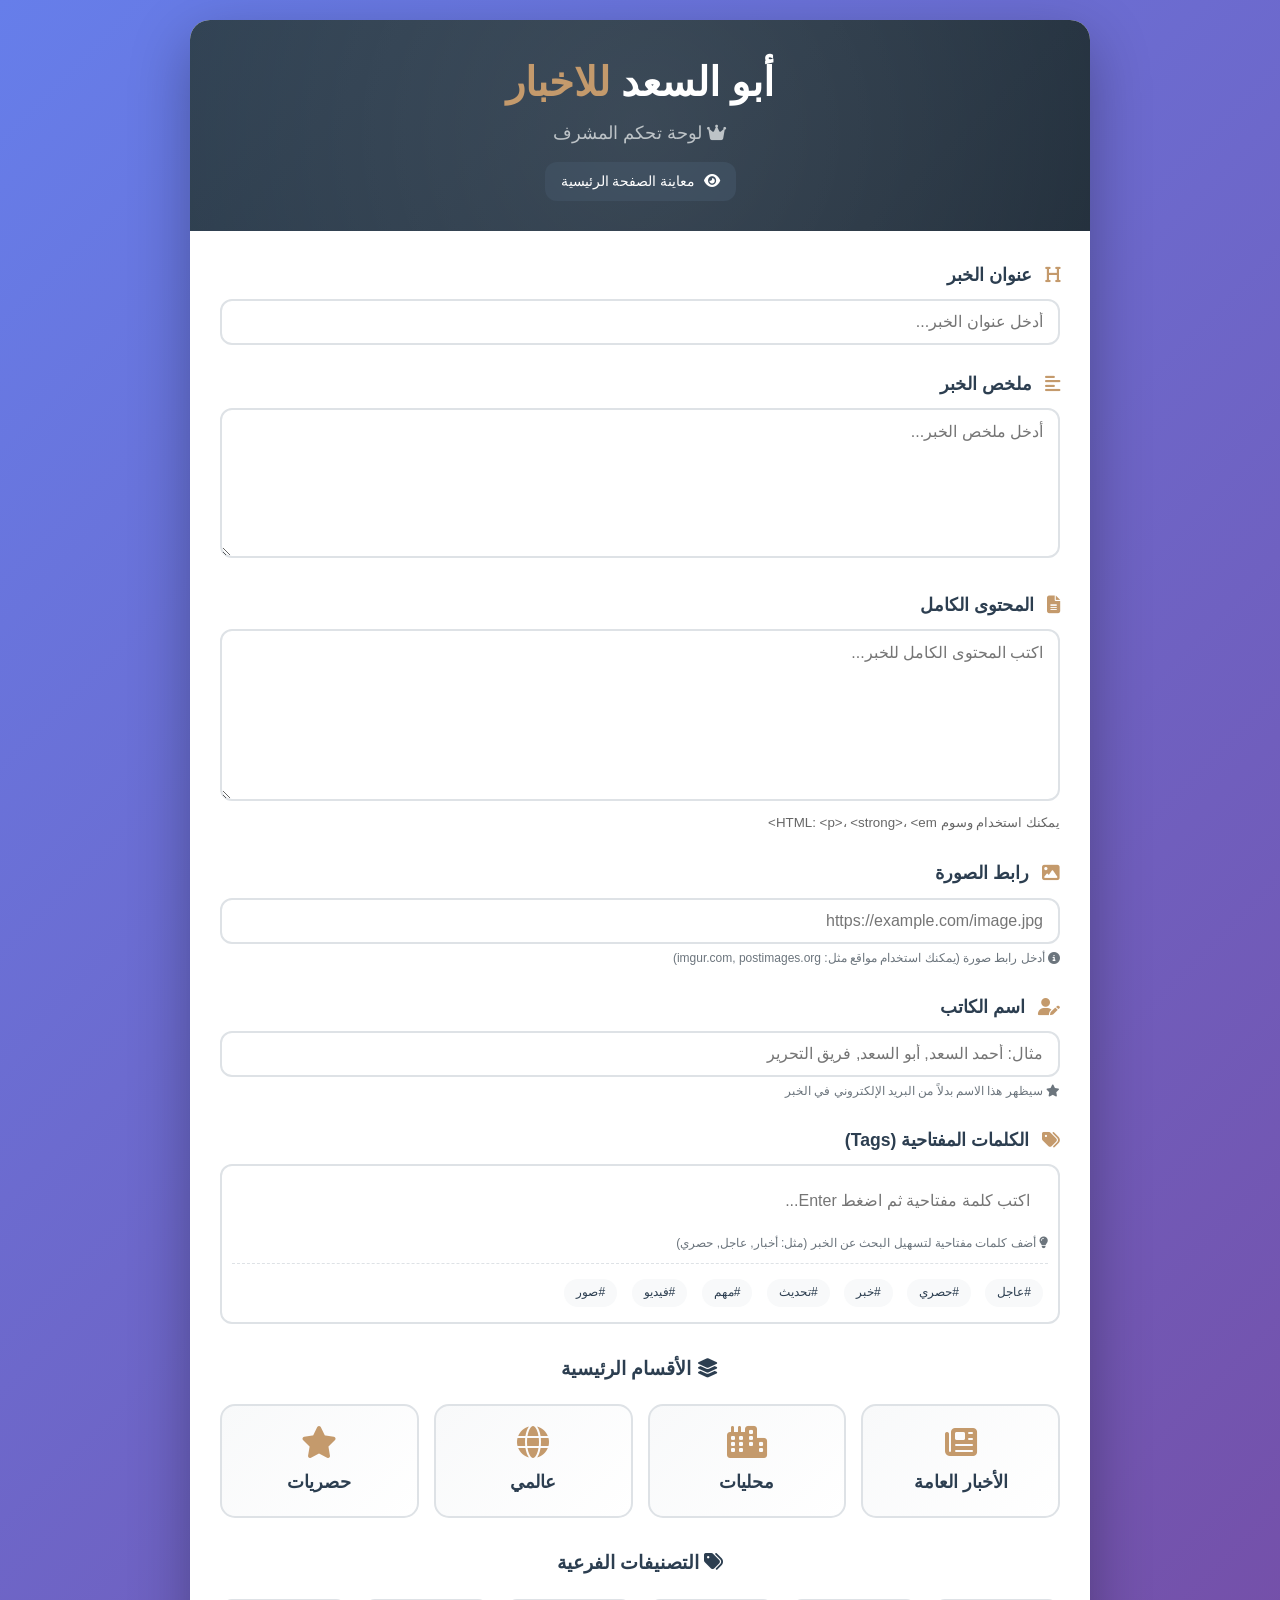
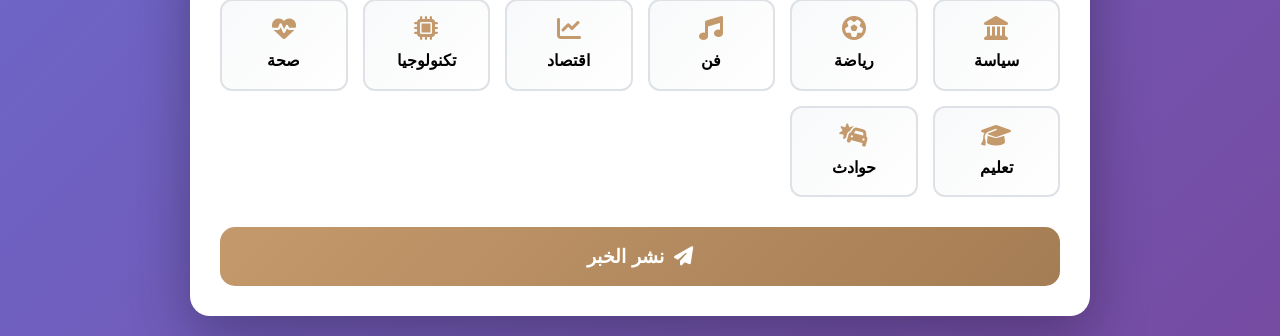
==== admin.html @ 3026e11c "Add files via upload" ====
<!DOCTYPE html>
<html lang="ar" dir="rtl">
<head>
    <meta charset="UTF-8">
    <meta name="viewport" content="width=device-width, initial-scale=1.0">
    <title>لوحة التحكم - أبو السعد للاخبار</title>
    <style>
        * {
            margin: 0;
            padding: 0;
            box-sizing: border-box;
        }

        :root {
            --primary: #C49A6C;
            --primary-dark: #a57d54;
            --secondary: #2C3E50;
            --secondary-dark: #1e2b38;
            --danger: #e74c3c;
            --danger-dark: #c0392b;
            --success: #27ae60;
            --warning: #f39c12;
            --light: #f8f9fa;
            --dark: #343a40;
            --gray: #6c757d;
            --border: #dee2e6;
            --shadow: 0 20px 60px rgba(0,0,0,0.3);
            --shadow-sm: 0 4px 6px rgba(0,0,0,0.1);
            --transition: all 0.3s ease;
        }

        body {
            font-family: 'Segoe UI', Tahoma, Geneva, Verdana, sans-serif;
            background: linear-gradient(135deg, #667eea 0%, #764ba2 100%);
            min-height: 100vh;
            padding: 20px;
            line-height: 1.6;
        }

        .admin-container {
            max-width: 900px;
            margin: 0 auto;
            background: white;
            border-radius: 20px;
            box-shadow: var(--shadow);
            overflow: hidden;
        }

        .admin-header {
            background: linear-gradient(135deg, var(--secondary), var(--secondary-dark));
            color: white;
            padding: 30px;
            text-align: center;
            position: relative;
            overflow: hidden;
        }

        .admin-header::before {
            content: '';
            position: absolute;
            top: -50%;
            right: -50%;
            width: 200%;
            height: 200%;
            background: radial-gradient(circle, rgba(255,255,255,0.1) 0%, transparent 70%);
            animation: rotate 20s linear infinite;
        }

        @keyframes rotate {
            from { transform: rotate(0deg); }
            to { transform: rotate(360deg); }
        }

        .admin-header h1 {
            font-size: 2.5rem;
            margin-bottom: 5px;
            position: relative;
            z-index: 1;
        }

        .admin-header h1 span {
            color: var(--primary);
        }

        .admin-header p {
            color: #bdc3c7;
            font-size: 1.1rem;
            position: relative;
            z-index: 1;
        }

        .admin-body {
            padding: 30px;
        }

        .user-info {
            background: linear-gradient(135deg, var(--light), #ffffff);
            padding: 20px;
            border-radius: 15px;
            margin-bottom: 30px;
            display: flex;
            justify-content: space-between;
            align-items: center;
            box-shadow: var(--shadow-sm);
            border-right: 4px solid var(--primary);
        }

        .user-info span {
            font-size: 1.1rem;
            color: var(--secondary);
        }

        .user-info i {
            color: var(--primary);
            margin-left: 8px;
        }

        .logout-btn {
            background: linear-gradient(135deg, var(--danger), var(--danger-dark));
            color: white;
            border: none;
            padding: 10px 25px;
            border-radius: 10px;
            cursor: pointer;
            font-weight: 600;
            transition: var(--transition);
            display: flex;
            align-items: center;
            gap: 8px;
        }

        .logout-btn:hover {
            transform: translateY(-2px);
            box-shadow: 0 5px 15px rgba(231, 76, 60, 0.4);
        }

        .form-group {
            margin-bottom: 25px;
        }

        .form-group label {
            display: block;
            margin-bottom: 10px;
            font-weight: 600;
            color: var(--secondary);
            font-size: 1.1rem;
        }

        .form-group label i {
            color: var(--primary);
            margin-left: 8px;
        }

        .form-group input,
        .form-group textarea,
        .form-group select {
            width: 100%;
            padding: 12px 15px;
            border: 2px solid var(--border);
            border-radius: 12px;
            font-size: 16px;
            transition: var(--transition);
            background: white;
            font-family: inherit;
        }

        .form-group input:focus,
        .form-group textarea:focus,
        .form-group select:focus {
            outline: none;
            border-color: var(--primary);
            box-shadow: 0 0 0 4px rgba(196, 154, 108, 0.1);
        }

        .form-group textarea {
            min-height: 150px;
            resize: vertical;
        }

        /* تنسيق الكلمات المفتاحية */
        .tags-container {
            border: 2px solid var(--border);
            border-radius: 12px;
            padding: 10px;
            background: white;
            transition: var(--transition);
        }

        .tags-container:focus-within {
            border-color: var(--primary);
            box-shadow: 0 0 0 4px rgba(196, 154, 108, 0.1);
        }

        .tags-input {
            display: flex;
            flex-wrap: wrap;
            gap: 10px;
            align-items: center;
            min-height: 50px;
        }

        .tag {
            background: linear-gradient(135deg, var(--primary), var(--primary-dark));
            color: white;
            padding: 6px 12px;
            border-radius: 20px;
            display: inline-flex;
            align-items: center;
            gap: 8px;
            font-size: 14px;
            animation: fadeIn 0.3s ease;
        }

        @keyframes fadeIn {
            from {
                opacity: 0;
                transform: scale(0.9);
            }
            to {
                opacity: 1;
                transform: scale(1);
            }
        }

        .tag i {
            cursor: pointer;
            font-size: 12px;
            transition: var(--transition);
        }

        .tag i:hover {
            transform: scale(1.2);
            color: var(--danger);
        }

        .tags-input input {
            flex: 1;
            border: none;
            outline: none;
            padding: 8px;
            font-size: 16px;
            min-width: 150px;
        }

        .tags-hint {
            font-size: 12px;
            color: var(--gray);
            margin-top: 8px;
            display: block;
        }

        .suggested-tags {
            margin-top: 10px;
            padding-top: 10px;
            border-top: 1px dashed var(--border);
        }

        .suggested-tags span {
            display: inline-block;
            background: var(--light);
            padding: 4px 12px;
            border-radius: 15px;
            margin: 5px;
            font-size: 12px;
            cursor: pointer;
            transition: var(--transition);
            color: var(--secondary);
        }

        .suggested-tags span:hover {
            background: var(--primary);
            color: white;
            transform: translateY(-2px);
        }

        /* معاينة الصورة */
        .image-preview {
            margin-top: 10px;
            padding: 10px;
            background: var(--light);
            border-radius: 12px;
            display: none;
            text-align: center;
        }

        .image-preview img {
            max-width: 100%;
            max-height: 200px;
            border-radius: 8px;
            box-shadow: var(--shadow-sm);
        }

        .sections-container {
            display: grid;
            grid-template-columns: repeat(auto-fit, minmax(150px, 1fr));
            gap: 15px;
            margin-bottom: 30px;
        }

        .section-card {
            background: linear-gradient(135deg, var(--light), #ffffff);
            border: 2px solid var(--border);
            border-radius: 15px;
            padding: 20px;
            text-align: center;
            cursor: pointer;
            transition: var(--transition);
        }

        .section-card i {
            font-size: 2rem;
            color: var(--primary);
            margin-bottom: 10px;
            display: block;
        }

        .section-card span {
            font-size: 1.1rem;
            font-weight: 600;
            color: var(--secondary);
        }

        .section-card:hover {
            border-color: var(--primary);
            transform: translateY(-5px);
            box-shadow: var(--shadow-sm);
        }

        .section-card.active {
            background: linear-gradient(135deg, var(--primary), var(--primary-dark));
            border-color: var(--primary);
        }

        .section-card.active i,
        .section-card.active span {
            color: white;
        }

        .categories-container {
            display: grid;
            grid-template-columns: repeat(auto-fit, minmax(120px, 1fr));
            gap: 15px;
            margin-bottom: 30px;
        }

        .category-btn {
            background: linear-gradient(135deg, var(--light), #ffffff);
            border: 2px solid var(--border);
            border-radius: 12px;
            padding: 15px;
            text-align: center;
            cursor: pointer;
            transition: var(--transition);
            font-weight: 600;
        }

        .category-btn i {
            display: block;
            font-size: 1.5rem;
            color: var(--primary);
            margin-bottom: 8px;
        }

        .category-btn:hover {
            border-color: var(--primary);
            transform: translateY(-2px);
            box-shadow: var(--shadow-sm);
        }

        .category-btn.active {
            background: linear-gradient(135deg, var(--primary), var(--primary-dark));
            border-color: var(--primary);
            color: white;
        }

        .category-btn.active i {
            color: white;
        }

        .btn-submit {
            background: linear-gradient(135deg, var(--primary), var(--primary-dark));
            color: white;
            border: none;
            padding: 18px 30px;
            border-radius: 15px;
            font-size: 1.2rem;
            font-weight: 700;
            cursor: pointer;
            width: 100%;
            transition: var(--transition);
            display: flex;
            align-items: center;
            justify-content: center;
            gap: 10px;
        }

        .btn-submit:hover {
            transform: translateY(-3px);
            box-shadow: 0 10px 20px -5px rgba(196, 154, 108, 0.5);
        }

        .btn-submit:disabled {
            background: var(--gray);
            cursor: not-allowed;
            transform: none;
        }

        .message {
            padding: 15px 20px;
            border-radius: 12px;
            margin-bottom: 25px;
            display: none;
            animation: slideIn 0.3s ease;
        }

        @keyframes slideIn {
            from {
                transform: translateY(-10px);
                opacity: 0;
            }
            to {
                transform: translateY(0);
                opacity: 1;
            }
        }

        .message.success {
            background: #d4edda;
            color: #155724;
            border-right: 4px solid #28a745;
        }

        .message.error {
            background: #f8d7da;
            color: #721c24;
            border-right: 4px solid #dc3545;
        }

        .message.warning {
            background: #fff3cd;
            color: #856404;
            border-right: 4px solid #ffc107;
        }

        .section-divider {
            margin: 30px 0 20px;
            position: relative;
            text-align: center;
        }

        .section-divider h3 {
            background: white;
            display: inline-block;
            padding: 0 20px;
            color: var(--secondary);
            font-size: 1.2rem;
        }

        .section-divider::before {
            content: '';
            position: absolute;
            top: 50%;
            right: 0;
            left: 0;
            height: 2px;
            background: linear-gradient(90deg, transparent, var(--primary), transparent);
            z-index: -1;
        }

        .preview-link {
            display: inline-flex;
            align-items: center;
            gap: 8px;
            background: var(--secondary);
            color: white;
            text-decoration: none;
            padding: 8px 16px;
            border-radius: 12px;
            margin-top: 15px;
            font-size: 0.9rem;
            transition: var(--transition);
        }

        .preview-link:hover {
            background: var(--primary);
            transform: translateY(-2px);
        }

        .image-help, .author-hint {
            font-size: 12px;
            color: var(--gray);
            margin-top: 5px;
            display: block;
        }

        @media (max-width: 768px) {
            .admin-header h1 {
                font-size: 2rem;
            }
            
            .user-info {
                flex-direction: column;
                gap: 15px;
                text-align: center;
            }
            
            .categories-container {
                grid-template-columns: repeat(2, 1fr);
            }
            
            .sections-container {
                grid-template-columns: repeat(2, 1fr);
            }
        }
    </style>
    <link rel="stylesheet" href="https://cdnjs.cloudflare.com/ajax/libs/font-awesome/6.4.0/css/all.min.css">
</head>
<body>
    <div class="admin-container">
        <div class="admin-header">
            <h1>أبو السعد <span>للاخبار</span></h1>
            <p><i class="fas fa-crown"></i> لوحة تحكم المشرف</p>
            <a href="index.html" class="preview-link" target="_blank">
                <i class="fas fa-eye"></i> معاينة الصفحة الرئيسية
            </a>
        </div>
        
        <div class="admin-body">
            <div id="userInfo" class="user-info" style="display: none;">
                <span>
                    <i class="fas fa-user-circle"></i>
                    <strong id="userEmail"></strong>
                </span>
                <button class="logout-btn" onclick="logout()">
                    <i class="fas fa-sign-out-alt"></i>
                    تسجيل خروج
                </button>
            </div>
            
            <div id="message" class="message"></div>
            
            <div class="form-group">
                <label><i class="fas fa-heading"></i> عنوان الخبر</label>
                <input type="text" id="title" placeholder="أدخل عنوان الخبر...">
            </div>
            
            <div class="form-group">
                <label><i class="fas fa-align-left"></i> ملخص الخبر</label>
                <textarea id="excerpt" placeholder="أدخل ملخص الخبر..."></textarea>
            </div>
            
            <div class="form-group">
                <label><i class="fas fa-file-alt"></i> المحتوى الكامل</label>
                <textarea id="content" placeholder="اكتب المحتوى الكامل للخبر..." rows="8"></textarea>
                <small style="color: #666;">يمكنك استخدام وسوم HTML: &lt;p&gt;، &lt;strong&gt;، &lt;em&gt;</small>
            </div>
            
            <!-- خانة إضافة رابط الصورة -->
            <div class="form-group">
                <label><i class="fas fa-image"></i> رابط الصورة</label>
                <input type="url" id="imageUrl" placeholder="https://example.com/image.jpg" oninput="previewImage()">
                <small class="image-help">
                    <i class="fas fa-info-circle"></i> أدخل رابط صورة (يمكنك استخدام مواقع مثل: imgur.com, postimages.org)
                </small>
                <div id="imagePreview" class="image-preview">
                    <img id="previewImg" src="" alt="معاينة الصورة">
                </div>
            </div>

            <!-- خانة اسم الكاتب -->
            <div class="form-group">
                <label><i class="fas fa-user-pen"></i> اسم الكاتب</label>
                <input type="text" id="authorName" placeholder="مثال: أحمد السعد, أبو السعد, فريق التحرير">
                <small class="author-hint">
                    <i class="fas fa-star"></i> سيظهر هذا الاسم بدلاً من البريد الإلكتروني في الخبر
                </small>
            </div>

            <!-- نظام الكلمات المفتاحية مثل اليوتيوب -->
            <div class="form-group">
                <label><i class="fas fa-tags"></i> الكلمات المفتاحية (Tags)</label>
                <div class="tags-container">
                    <div class="tags-input" id="tagsInput">
                        <div id="tagsList" class="tags-list"></div>
                        <input type="text" id="tagInput" placeholder="اكتب كلمة مفتاحية ثم اضغط Enter..." onkeypress="handleTagInput(event)">
                    </div>
                    <small class="tags-hint">
                        <i class="fas fa-lightbulb"></i> أضف كلمات مفتاحية لتسهيل البحث عن الخبر (مثل: أخبار, عاجل, حصري)
                    </small>
                    <div class="suggested-tags">
                        <span onclick="addSuggestedTag('عاجل')">#عاجل</span>
                        <span onclick="addSuggestedTag('حصري')">#حصري</span>
                        <span onclick="addSuggestedTag('خبر')">#خبر</span>
                        <span onclick="addSuggestedTag('تحديث')">#تحديث</span>
                        <span onclick="addSuggestedTag('مهم')">#مهم</span>
                        <span onclick="addSuggestedTag('فيديو')">#فيديو</span>
                        <span onclick="addSuggestedTag('صور')">#صور</span>
                    </div>
                </div>
            </div>

            <div class="section-divider">
                <h3><i class="fas fa-layer-group"></i> الأقسام الرئيسية</h3>
            </div>
            
            <div class="sections-container" id="sectionsContainer">
                <div class="section-card" onclick="selectSection(this, 'main')">
                    <i class="fas fa-newspaper"></i>
                    <span>الأخبار العامة</span>
                </div>
                <div class="section-card" onclick="selectSection(this, 'local')">
                    <i class="fas fa-city"></i>
                    <span>محليات</span>
                </div>
                <div class="section-card" onclick="selectSection(this, 'international')">
                    <i class="fas fa-globe"></i>
                    <span>عالمي</span>
                </div>
                <div class="section-card" onclick="selectSection(this, 'exclusive')">
                    <i class="fas fa-star"></i>
                    <span>حصريات</span>
                </div>
            </div>

            <div class="section-divider">
                <h3><i class="fas fa-tags"></i> التصنيفات الفرعية</h3>
            </div>
            
            <div class="categories-container" id="categoriesContainer">
                <div class="category-btn" onclick="selectCategory(this, 'سياسة')">
                    <i class="fas fa-landmark"></i>
                    <span>سياسة</span>
                </div>
                <div class="category-btn" onclick="selectCategory(this, 'رياضة')">
                    <i class="fas fa-futbol"></i>
                    <span>رياضة</span>
                </div>
                <div class="category-btn" onclick="selectCategory(this, 'فن')">
                    <i class="fas fa-music"></i>
                    <span>فن</span>
                </div>
                <div class="category-btn" onclick="selectCategory(this, 'اقتصاد')">
                    <i class="fas fa-chart-line"></i>
                    <span>اقتصاد</span>
                </div>
                <div class="category-btn" onclick="selectCategory(this, 'تكنولوجيا')">
                    <i class="fas fa-microchip"></i>
                    <span>تكنولوجيا</span>
                </div>
                <div class="category-btn" onclick="selectCategory(this, 'صحة')">
                    <i class="fas fa-heartbeat"></i>
                    <span>صحة</span>
                </div>
                <div class="category-btn" onclick="selectCategory(this, 'تعليم')">
                    <i class="fas fa-graduation-cap"></i>
                    <span>تعليم</span>
                </div>
                <div class="category-btn" onclick="selectCategory(this, 'حوادث')">
                    <i class="fas fa-car-crash"></i>
                    <span>حوادث</span>
                </div>
            </div>
            
            <button class="btn-submit" onclick="publishNews()" id="publishBtn">
                <i class="fas fa-paper-plane"></i>
                نشر الخبر
            </button>
        </div>
    </div>

    <!-- Firebase SDKs -->
    <script type="module">
        // Import Firebase modules
        import { initializeApp } from "https://www.gstatic.com/firebasejs/10.8.0/firebase-app.js";
        import { getAnalytics } from "https://www.gstatic.com/firebasejs/10.8.0/firebase-analytics.js";
        import { getAuth, onAuthStateChanged, signOut } from "https://www.gstatic.com/firebasejs/10.8.0/firebase-auth.js";
        import { getFirestore, collection, addDoc, serverTimestamp } from "https://www.gstatic.com/firebasejs/10.8.0/firebase-firestore.js";
        
        // Firebase configuration
        const firebaseConfig = {
            apiKey: "AIzaSyBiLnQKblUsRxmz6rUWAb7RpbFUakeWX_E",
            authDomain: "abu-el-saad-news.firebaseapp.com",
            projectId: "abu-el-saad-news",
            storageBucket: "abu-el-saad-news.firebasestorage.app",
            messagingSenderId: "127394884030",
            appId: "1:127394884030:web:52a31322a180bc717931ef",
            measurementId: "G-KZEYXRFQ8Y"
        };
        
        // Initialize Firebase
        const app = initializeApp(firebaseConfig);
        const analytics = getAnalytics(app);
        const auth = getAuth(app);
        const db = getFirestore(app);
        
        // Make auth and db available globally
        window.auth = auth;
        window.db = db;
        
        // ===== المتغيرات العامة =====
        let selectedSection = 'main';
        let selectedCategory = '';
        let currentUser = null;
        let tagsList = []; // مصفوفة لتخزين الكلمات المفتاحية
        
        // ===== التحقق من تسجيل الدخول =====
        onAuthStateChanged(auth, (user) => {
            if (user) {
                currentUser = user;
                document.getElementById('userInfo').style.display = 'flex';
                document.getElementById('userEmail').textContent = user.email;
                console.log('✅ مستخدم مسجل الدخول:', user.email);
                showMessage(`مرحباً ${user.email}`, 'success');
            } else {
                console.log('❌ لم يتم تسجيل الدخول، جاري التوجيه إلى login.html');
                window.location.href = 'login.html';
            }
        });
        
        // ===== تسجيل الخروج =====
        window.logout = async function() {
            try {
                await signOut(auth);
                window.location.href = 'login.html';
            } catch (error) {
                console.error('خطأ في تسجيل الخروج:', error);
                showMessage('خطأ في تسجيل الخروج', 'error');
            }
        };
        
        // ===== إدارة الكلمات المفتاحية =====
        function updateTagsDisplay() {
            const tagsListDiv = document.getElementById('tagsList');
            tagsListDiv.innerHTML = '';
            tagsList.forEach((tag, index) => {
                const tagElement = document.createElement('div');
                tagElement.className = 'tag';
                tagElement.innerHTML = `
                    ${tag}
                    <i class="fas fa-times" onclick="removeTag(${index})"></i>
                `;
                tagsListDiv.appendChild(tagElement);
            });
        }
        
        window.removeTag = function(index) {
            tagsList.splice(index, 1);
            updateTagsDisplay();
            console.log('🗑️ تم حذف الكلمة:', index);
        };
        
        window.handleTagInput = function(event) {
            if (event.key === 'Enter') {
                event.preventDefault();
                const input = document.getElementById('tagInput');
                let tag = input.value.trim();
                
                if (tag) {
                    // تنظيف الكلمة من الرموز غير المرغوب فيها
                    tag = tag.replace(/[#,\s]/g, '');
                    if (tag && !tagsList.includes(tag)) {
                        tagsList.push(tag);
                        updateTagsDisplay();
                        input.value = '';
                        console.log('✅ تم إضافة كلمة مفتاحية:', tag);
                        showMessage(`تم إضافة كلمة: ${tag}`, 'success');
                    } else if (tagsList.includes(tag)) {
                        showMessage(`⚠️ الكلمة "${tag}" موجودة بالفعل`, 'warning');
                        input.value = '';
                    }
                }
            }
        };
        
        window.addSuggestedTag = function(tag) {
            if (!tagsList.includes(tag)) {
                tagsList.push(tag);
                updateTagsDisplay();
                console.log('✅ تم إضافة كلمة مقترحة:', tag);
                showMessage(`تم إضافة كلمة: ${tag}`, 'success');
            } else {
                showMessage(`⚠️ الكلمة "${tag}" موجودة بالفعل`, 'warning');
            }
        };
        
        // ===== معاينة الصورة =====
        window.previewImage = function() {
            const imageUrl = document.getElementById('imageUrl').value.trim();
            const previewDiv = document.getElementById('imagePreview');
            const previewImg = document.getElementById('previewImg');
            
            if (imageUrl) {
                previewImg.src = imageUrl;
                previewDiv.style.display = 'block';
                previewImg.onerror = function() {
                    previewDiv.style.display = 'none';
                    showMessage('⚠️ رابط الصورة غير صالح', 'warning');
                };
            } else {
                previewDiv.style.display = 'none';
                previewImg.src = '';
            }
        };
        
        // ===== اختيار القسم الرئيسي =====
        window.selectSection = function(element, section) {
            document.querySelectorAll('.section-card').forEach(btn => {
                btn.classList.remove('active');
            });
            element.classList.add('active');
            selectedSection = section;
            console.log('✅ تم اختيار القسم:', section);
        };
        
        // ===== اختيار التصنيف الفرعي =====
        window.selectCategory = function(element, category) {
            document.querySelectorAll('.category-btn').forEach(btn => {
                btn.classList.remove('active');
            });
            element.classList.add('active');
            selectedCategory = category;
            console.log('✅ تم اختيار التصنيف:', category);
        };
        
        // ===== عرض الرسائل =====
        function showMessage(text, type) {
            const msg = document.getElementById('message');
            msg.className = `message ${type}`;
            msg.innerHTML = text;
            msg.style.display = 'block';
            setTimeout(() => msg.style.display = 'none', 5000);
        }
        
        // ===== نشر الخبر =====
        window.publishNews = async function() {
            console.log("🟢 تم الضغط على زر النشر");
            
            const title = document.getElementById('title').value.trim();
            const excerpt = document.getElementById('excerpt').value.trim();
            const content = document.getElementById('content').value.trim();
            let imageUrl = document.getElementById('imageUrl').value.trim();
            let authorName = document.getElementById('authorName').value.trim();
            
            // التحقق من الحقول
            if (!title) {
                showMessage('❌ الرجاء إدخال عنوان الخبر', 'error');
                return;
            }
            if (!excerpt) {
                showMessage('❌ الرجاء إدخال ملخص الخبر', 'error');
                return;
            }
            if (!content) {
                showMessage('❌ الرجاء إدخال المحتوى', 'error');
                return;
            }
            if (!selectedCategory) {
                showMessage('❌ الرجاء اختيار التصنيف', 'error');
                return;
            }
            
            // إذا لم يتم إدخال اسم كاتب
            if (!authorName) {
                authorName = 'أبو السعد للاخبار';
            }
            
            // إذا لم يتم إدخال صورة
            if (!imageUrl) {
                imageUrl = `https://via.placeholder.com/800x400/C49A6C/FFFFFF?text=${encodeURIComponent(title.substring(0, 30))}`;
            }
            
            const btn = document.getElementById('publishBtn');
            btn.disabled = true;
            btn.innerHTML = '<i class="fas fa-spinner fa-spin"></i> جاري النشر...';
            
            try {
                // حفظ الخبر مع الكلمات المفتاحية
                const docRef = await addDoc(collection(db, 'news'), {
                    title: title,
                    excerpt: excerpt,
                    content: content,
                    section: selectedSection,
                    category: selectedCategory,
                    image: imageUrl,
                    author: authorName,
                    authorEmail: currentUser ? currentUser.email : 'admin@abosaeed.com',
                    tags: tagsList, // حفظ الكلمات المفتاحية كمصفوفة
                    views: 0,
                    createdAt: serverTimestamp(),
                    published: true
                });
                
                console.log('✅ تم نشر الخبر بنجاح، ID:', docRef.id);
                console.log('📝 الكاتب:', authorName);
                console.log('🏷️ الكلمات المفتاحية:', tagsList);
                showMessage(`✅ تم نشر الخبر "${title}" بنجاح مع ${tagsList.length} كلمة مفتاحية!`, 'success');
                
                // تفريغ الحقول
                document.getElementById('title').value = '';
                document.getElementById('excerpt').value = '';
                document.getElementById('content').value = '';
                document.getElementById('imageUrl').value = '';
                document.getElementById('authorName').value = '';
                document.getElementById('imagePreview').style.display = 'none';
                
                // تفريغ الكلمات المفتاحية
                tagsList = [];
                updateTagsDisplay();
                document.getElementById('tagInput').value = '';
                
                // إزالة التحديد
                document.querySelectorAll('.section-card').forEach(btn => {
                    btn.classList.remove('active');
                });
                document.querySelectorAll('.category-btn').forEach(btn => {
                    btn.classList.remove('active');
                });
                
                selectedSection = 'main';
                selectedCategory = '';
                
                // إضافة رابط لفتح الصفحة الرئيسية
                const msgDiv = document.getElementById('message');
                const viewLink = document.createElement('div');
                viewLink.style.marginTop = '10px';
                viewLink.innerHTML = '<a href="index.html" target="_blank" style="color: #155724; text-decoration: underline; font-weight: bold;"><i class="fas fa-external-link-alt"></i> عرض الخبر في الصفحة الرئيسية</a>';
                msgDiv.appendChild(viewLink);
                
                setTimeout(() => {
                    if(viewLink.parentNode) viewLink.remove();
                }, 8000);
                
            } catch (error) {
                console.error('❌ خطأ أثناء نشر الخبر:', error);
                showMessage(`❌ فشل النشر: ${error.message}`, 'error');
            } finally {
                btn.disabled = false;
                btn.innerHTML = '<i class="fas fa-paper-plane"></i> نشر الخبر';
            }
        };
        
        // ===== إضافة خاصية Ctrl+Enter للنشر =====
        document.addEventListener('DOMContentLoaded', function() {
            console.log("🟢 تم تحميل لوحة التحكم بنجاح");
            
            const textareas = ['title', 'excerpt', 'content'];
            textareas.forEach(id => {
                const el = document.getElementById(id);
                if(el) {
                    el.addEventListener('keypress', function(e) {
                        if(e.key === 'Enter' && (e.ctrlKey || e.metaKey)) {
                            e.preventDefault();
                            window.publishNews();
                        }
                    });
                }
            });
        });
        
        // Export functions to global scope
        window.selectSection = selectSection;
        window.selectCategory = selectCategory;
        window.publishNews = publishNews;
        window.logout = logout;
        window.previewImage = previewImage;
        window.removeTag = removeTag;
        window.handleTagInput = handleTagInput;
        window.addSuggestedTag = addSuggestedTag;
    </script>
</body>
</html>
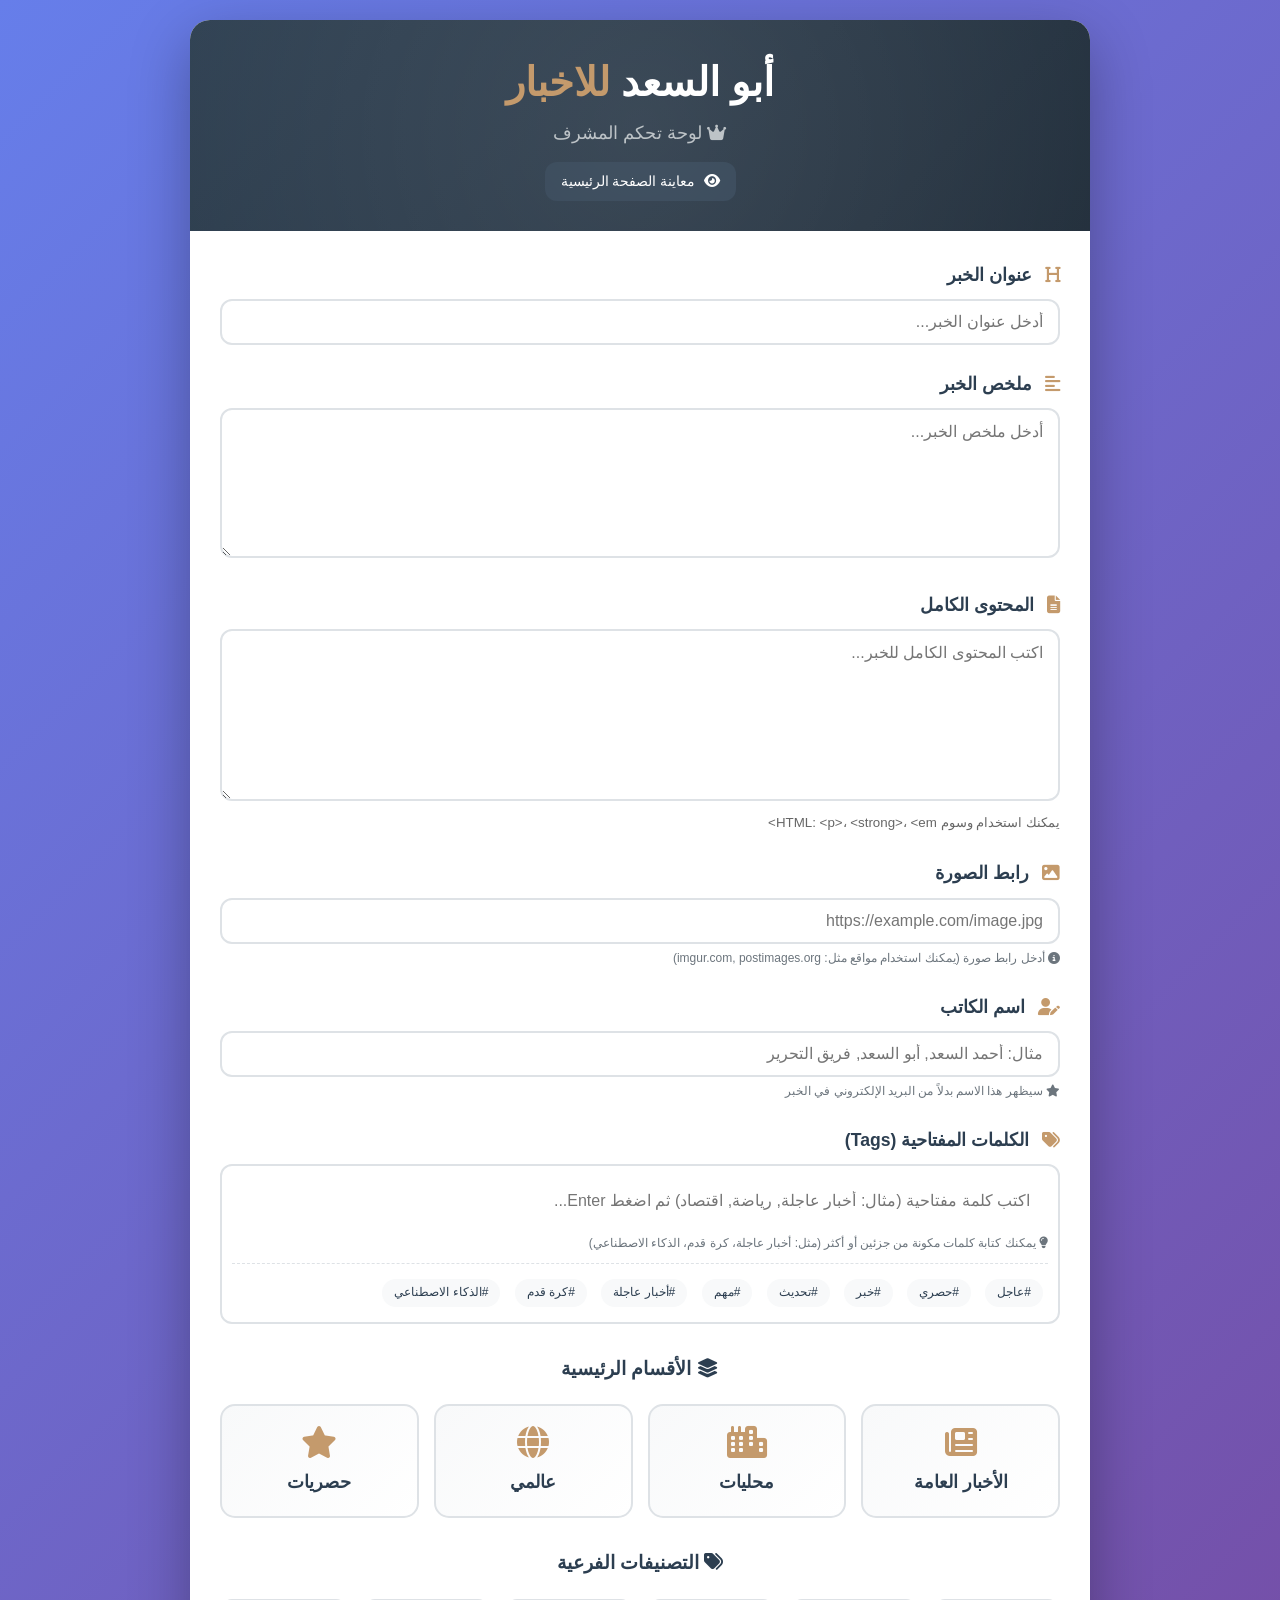
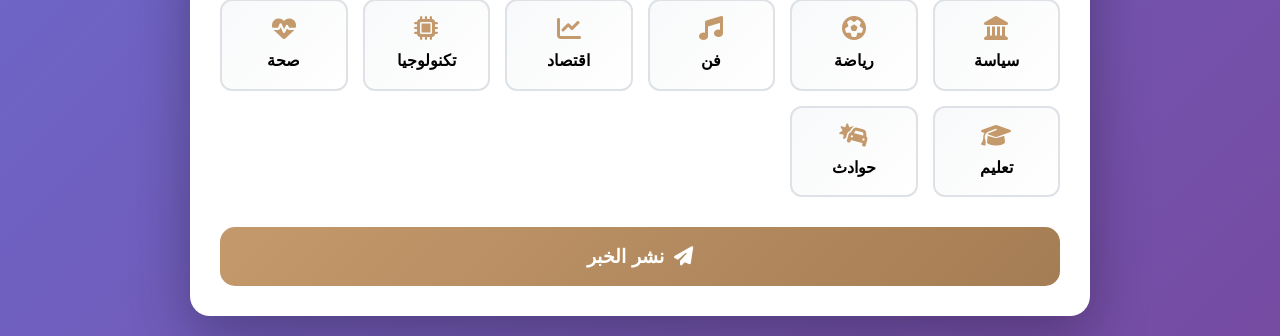
==== commit 980edd57: "Add files via upload" ====
--- a/admin.html
+++ b/admin.html
@@ -209,6 +209,8 @@
             gap: 8px;
             font-size: 14px;
             animation: fadeIn 0.3s ease;
+            white-space: nowrap;
+            max-width: 100%;
         }
 
         @keyframes fadeIn {
@@ -511,6 +513,11 @@
             .sections-container {
                 grid-template-columns: repeat(2, 1fr);
             }
+            
+            .tag {
+                font-size: 12px;
+                padding: 4px 10px;
+            }
         }
     </style>
     <link rel="stylesheet" href="https://cdnjs.cloudflare.com/ajax/libs/font-awesome/6.4.0/css/all.min.css">
@@ -576,16 +583,16 @@
                 </small>
             </div>
 
-            <!-- نظام الكلمات المفتاحية مثل اليوتيوب -->
+            <!-- نظام الكلمات المفتاحية مع دعم المسافات -->
             <div class="form-group">
                 <label><i class="fas fa-tags"></i> الكلمات المفتاحية (Tags)</label>
                 <div class="tags-container">
                     <div class="tags-input" id="tagsInput">
                         <div id="tagsList" class="tags-list"></div>
-                        <input type="text" id="tagInput" placeholder="اكتب كلمة مفتاحية ثم اضغط Enter..." onkeypress="handleTagInput(event)">
+                        <input type="text" id="tagInput" placeholder="اكتب كلمة مفتاحية (مثال: أخبار عاجلة, رياضة, اقتصاد) ثم اضغط Enter..." onkeypress="handleTagInput(event)">
                     </div>
                     <small class="tags-hint">
-                        <i class="fas fa-lightbulb"></i> أضف كلمات مفتاحية لتسهيل البحث عن الخبر (مثل: أخبار, عاجل, حصري)
+                        <i class="fas fa-lightbulb"></i> يمكنك كتابة كلمات مكونة من جزئين أو أكثر (مثل: أخبار عاجلة، كرة قدم، الذكاء الاصطناعي)
                     </small>
                     <div class="suggested-tags">
                         <span onclick="addSuggestedTag('عاجل')">#عاجل</span>
@@ -593,8 +600,9 @@
                         <span onclick="addSuggestedTag('خبر')">#خبر</span>
                         <span onclick="addSuggestedTag('تحديث')">#تحديث</span>
                         <span onclick="addSuggestedTag('مهم')">#مهم</span>
-                        <span onclick="addSuggestedTag('فيديو')">#فيديو</span>
-                        <span onclick="addSuggestedTag('صور')">#صور</span>
+                        <span onclick="addSuggestedTag('أخبار عاجلة')">#أخبار عاجلة</span>
+                        <span onclick="addSuggestedTag('كرة قدم')">#كرة قدم</span>
+                        <span onclick="addSuggestedTag('الذكاء الاصطناعي')">#الذكاء الاصطناعي</span>
                     </div>
                 </div>
             </div>
@@ -728,7 +736,7 @@
             }
         };
         
-        // ===== إدارة الكلمات المفتاحية =====
+        // ===== إدارة الكلمات المفتاحية مع دعم المسافات =====
         function updateTagsDisplay() {
             const tagsListDiv = document.getElementById('tagsList');
             tagsListDiv.innerHTML = '';
@@ -736,17 +744,25 @@
                 const tagElement = document.createElement('div');
                 tagElement.className = 'tag';
                 tagElement.innerHTML = `
-                    ${tag}
+                    ${escapeHtml(tag)}
                     <i class="fas fa-times" onclick="removeTag(${index})"></i>
                 `;
                 tagsListDiv.appendChild(tagElement);
             });
         }
         
+        // دالة لحماية النص من الـ XSS
+        function escapeHtml(text) {
+            const div = document.createElement('div');
+            div.textContent = text;
+            return div.innerHTML;
+        }
+        
         window.removeTag = function(index) {
             tagsList.splice(index, 1);
             updateTagsDisplay();
             console.log('🗑️ تم حذف الكلمة:', index);
+            showMessage('تم حذف الكلمة المفتاحية', 'success');
         };
         
         window.handleTagInput = function(event) {
@@ -756,17 +772,27 @@
                 let tag = input.value.trim();
                 
                 if (tag) {
-                    // تنظيف الكلمة من الرموز غير المرغوب فيها
-                    tag = tag.replace(/[#,\s]/g, '');
+                    // لا نقوم بإزالة المسافات، نحتفظ بالكلمة كما هي
+                    // فقط نزيل علامة # من البداية إذا وجدت
+                    if (tag.startsWith('#')) {
+                        tag = tag.substring(1);
+                    }
+                    
+                    // نزيل الفواصل الزائدة من البداية والنهاية
+                    tag = tag.replace(/^[,،\s]+|[,،\s]+$/g, '');
+                    
+                    // التحقق من عدم وجود الكلمة مكررة
                     if (tag && !tagsList.includes(tag)) {
                         tagsList.push(tag);
                         updateTagsDisplay();
                         input.value = '';
                         console.log('✅ تم إضافة كلمة مفتاحية:', tag);
-                        showMessage(`تم إضافة كلمة: ${tag}`, 'success');
+                        showMessage(`✅ تم إضافة: "${tag}"`, 'success');
                     } else if (tagsList.includes(tag)) {
                         showMessage(`⚠️ الكلمة "${tag}" موجودة بالفعل`, 'warning');
                         input.value = '';
+                    } else if (!tag) {
+                        showMessage('⚠️ الرجاء إدخال كلمة صحيحة', 'warning');
                     }
                 }
             }
@@ -777,7 +803,7 @@
                 tagsList.push(tag);
                 updateTagsDisplay();
                 console.log('✅ تم إضافة كلمة مقترحة:', tag);
-                showMessage(`تم إضافة كلمة: ${tag}`, 'success');
+                showMessage(`✅ تم إضافة: "${tag}"`, 'success');
             } else {
                 showMessage(`⚠️ الكلمة "${tag}" موجودة بالفعل`, 'warning');
             }
@@ -810,6 +836,7 @@
             element.classList.add('active');
             selectedSection = section;
             console.log('✅ تم اختيار القسم:', section);
+            showMessage(`تم اختيار قسم: ${element.querySelector('span').innerText}`, 'success');
         };
         
         // ===== اختيار التصنيف الفرعي =====
@@ -820,6 +847,7 @@
             element.classList.add('active');
             selectedCategory = category;
             console.log('✅ تم اختيار التصنيف:', category);
+            showMessage(`تم اختيار تصنيف: ${category}`, 'success');
         };
         
         // ===== عرض الرسائل =====
@@ -884,7 +912,7 @@
                     image: imageUrl,
                     author: authorName,
                     authorEmail: currentUser ? currentUser.email : 'admin@abosaeed.com',
-                    tags: tagsList, // حفظ الكلمات المفتاحية كمصفوفة
+                    tags: tagsList, // حفظ الكلمات المفتاحية كمصفوفة مع المسافات
                     views: 0,
                     createdAt: serverTimestamp(),
                     published: true
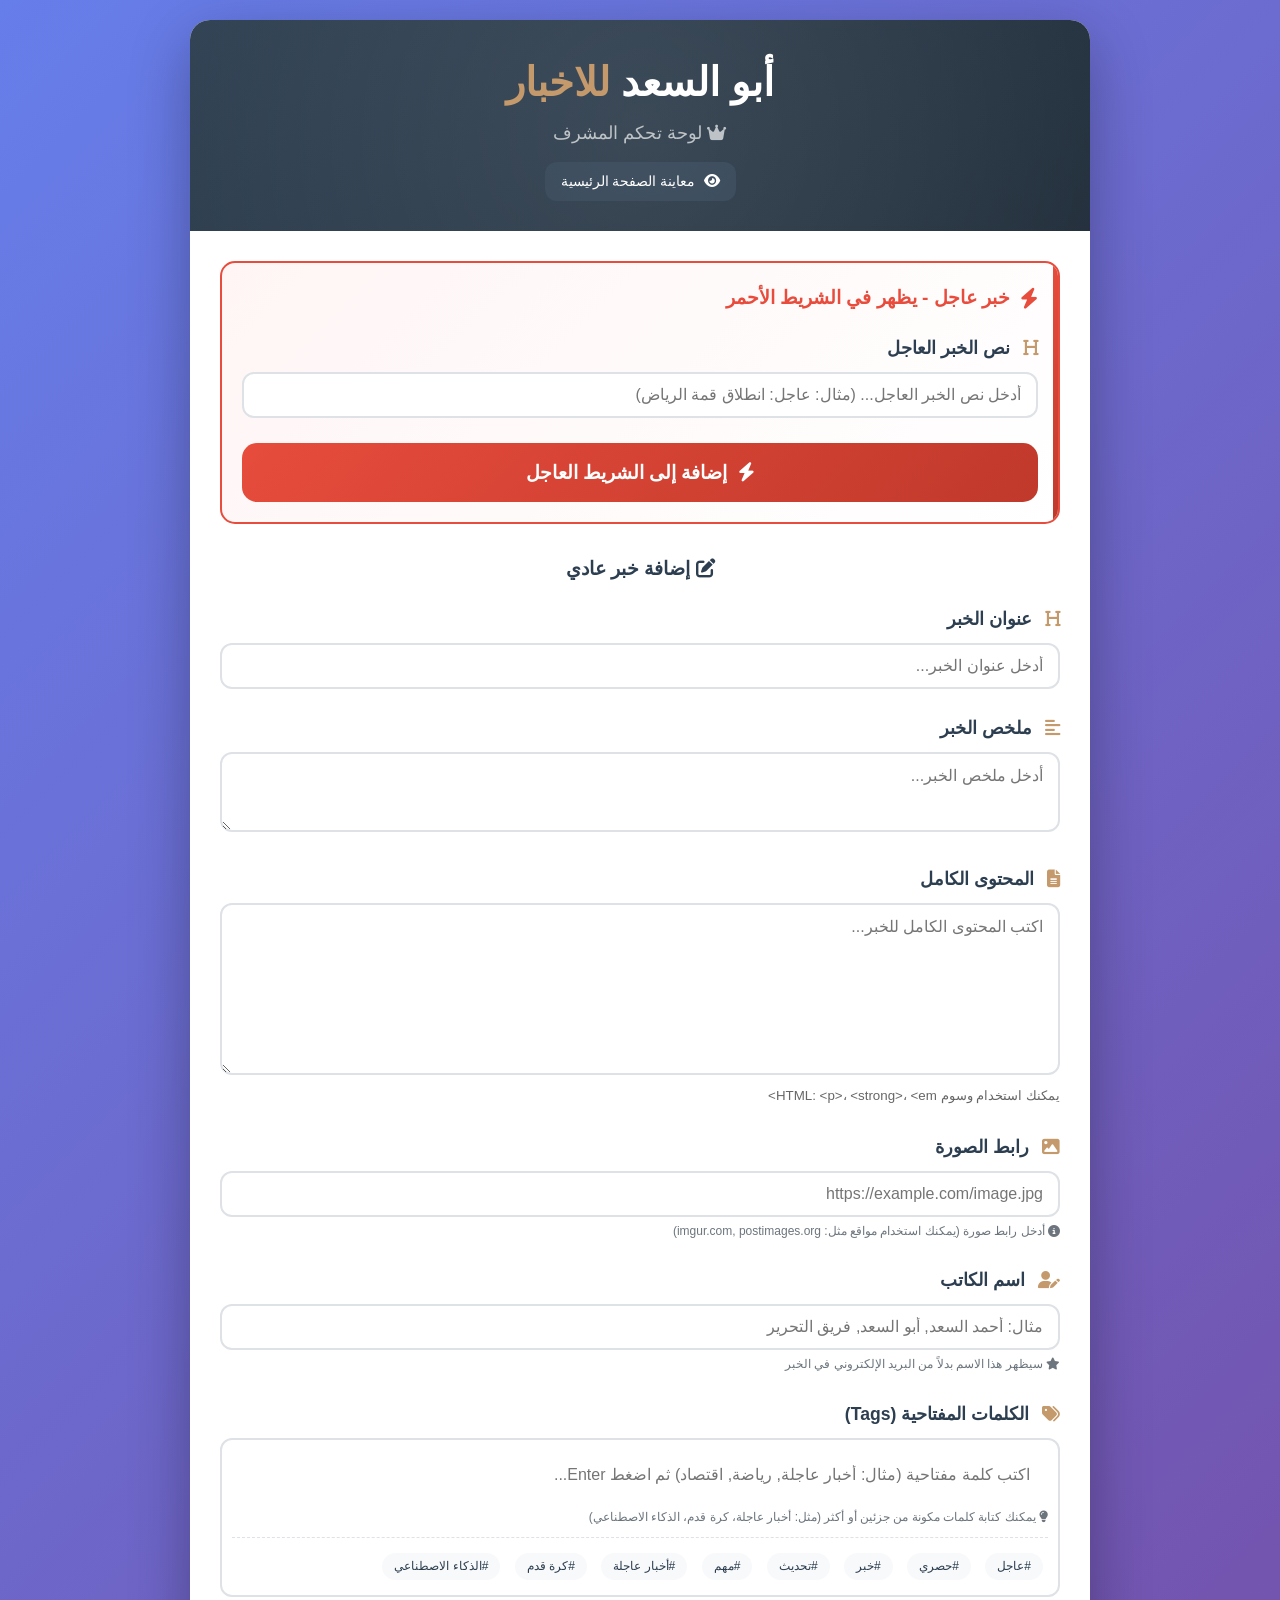
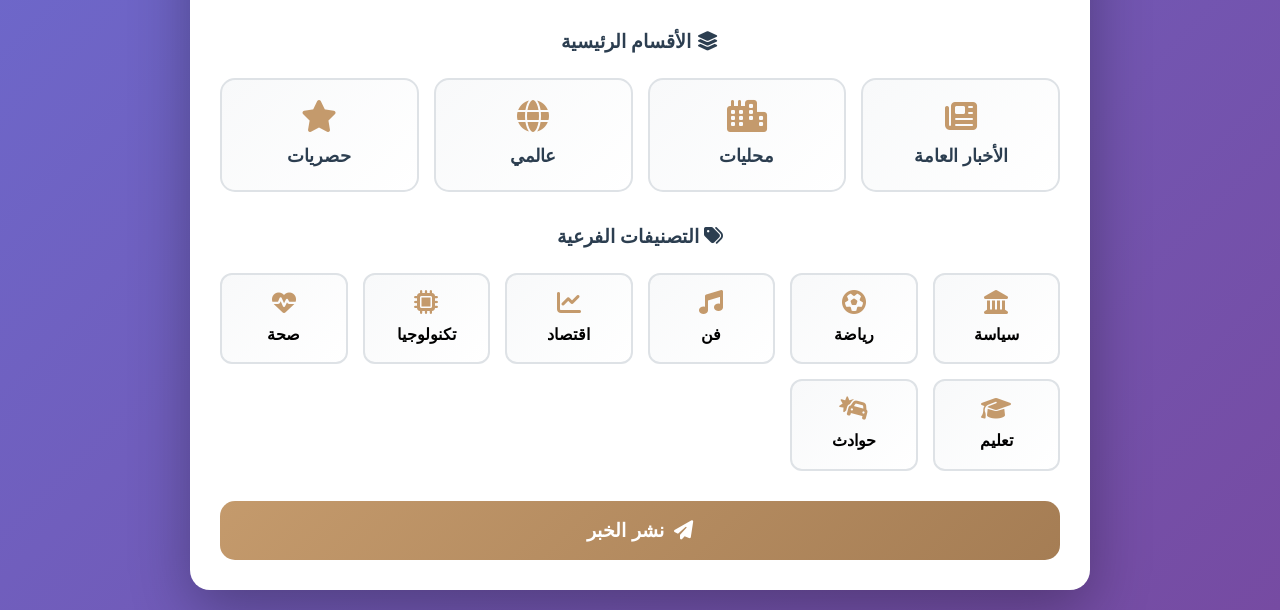
==== commit b948f964: "Add files via upload" ====
--- a/admin.html
+++ b/admin.html
@@ -134,6 +134,47 @@
             box-shadow: 0 5px 15px rgba(231, 76, 60, 0.4);
         }
 
+        /* تنسيق قسم الخبر العاجل */
+        .breaking-section {
+            background: linear-gradient(135deg, #fff5f5, #fff);
+            border: 2px solid var(--danger);
+            border-radius: 15px;
+            padding: 20px;
+            margin-bottom: 25px;
+            position: relative;
+            overflow: hidden;
+        }
+
+        .breaking-section::before {
+            content: '';
+            position: absolute;
+            top: 0;
+            right: 0;
+            width: 5px;
+            height: 100%;
+            background: linear-gradient(135deg, var(--danger), var(--danger-dark));
+        }
+
+        .breaking-title {
+            display: flex;
+            align-items: center;
+            gap: 10px;
+            margin-bottom: 20px;
+            font-size: 1.2rem;
+            font-weight: 700;
+            color: var(--danger);
+        }
+
+        .breaking-title i {
+            font-size: 1.3rem;
+            animation: pulse 1s infinite;
+        }
+
+        @keyframes pulse {
+            0%, 100% { transform: scale(1); opacity: 1; }
+            50% { transform: scale(1.1); opacity: 0.8; }
+        }
+
         .form-group {
             margin-bottom: 25px;
         }
@@ -173,7 +214,7 @@
         }
 
         .form-group textarea {
-            min-height: 150px;
+            min-height: 80px;
             resize: vertical;
         }
 
@@ -407,6 +448,15 @@
             transform: none;
         }
 
+        .btn-breaking {
+            background: linear-gradient(135deg, var(--danger), var(--danger-dark));
+            margin-top: 15px;
+        }
+
+        .btn-breaking:hover {
+            box-shadow: 0 10px 20px -5px rgba(231, 76, 60, 0.5);
+        }
+
         .message {
             padding: 15px 20px;
             border-radius: 12px;
@@ -545,6 +595,26 @@
             </div>
             
             <div id="message" class="message"></div>
+            
+            <!-- قسم الخبر العاجل -->
+            <div class="breaking-section">
+                <div class="breaking-title">
+                    <i class="fas fa-bolt"></i>
+                    <span>خبر عاجل - يظهر في الشريط الأحمر</span>
+                </div>
+                <div class="form-group">
+                    <label><i class="fas fa-heading"></i> نص الخبر العاجل</label>
+                    <input type="text" id="breakingTextInput" placeholder="أدخل نص الخبر العاجل... (مثال: عاجل: انطلاق قمة الرياض)">
+                </div>
+                <button class="btn-submit btn-breaking" onclick="publishBreakingNews()" id="breakingBtn">
+                    <i class="fas fa-bolt"></i>
+                    إضافة إلى الشريط العاجل
+                </button>
+            </div>
+
+            <div class="section-divider">
+                <h3><i class="fas fa-edit"></i> إضافة خبر عادي</h3>
+            </div>
             
             <div class="form-group">
                 <label><i class="fas fa-heading"></i> عنوان الخبر</label>
@@ -682,7 +752,7 @@
         import { initializeApp } from "https://www.gstatic.com/firebasejs/10.8.0/firebase-app.js";
         import { getAnalytics } from "https://www.gstatic.com/firebasejs/10.8.0/firebase-analytics.js";
         import { getAuth, onAuthStateChanged, signOut } from "https://www.gstatic.com/firebasejs/10.8.0/firebase-auth.js";
-        import { getFirestore, collection, addDoc, serverTimestamp } from "https://www.gstatic.com/firebasejs/10.8.0/firebase-firestore.js";
+        import { getFirestore, collection, addDoc, serverTimestamp, doc, setDoc } from "https://www.gstatic.com/firebasejs/10.8.0/firebase-firestore.js";
         
         // Firebase configuration
         const firebaseConfig = {
@@ -733,6 +803,42 @@
             } catch (error) {
                 console.error('خطأ في تسجيل الخروج:', error);
                 showMessage('خطأ في تسجيل الخروج', 'error');
+            }
+        };
+        
+        // ===== نشر خبر عاجل =====
+        window.publishBreakingNews = async function() {
+            const breakingText = document.getElementById('breakingTextInput').value.trim();
+            
+            if (!breakingText) {
+                showMessage('❌ الرجاء إدخال نص الخبر العاجل', 'error');
+                return;
+            }
+            
+            const btn = document.getElementById('breakingBtn');
+            btn.disabled = true;
+            btn.innerHTML = '<i class="fas fa-spinner fa-spin"></i> جاري الإضافة...';
+            
+            try {
+                // حفظ الخبر العاجل في مجموعة منفصلة "breaking"
+                await setDoc(doc(db, 'breaking', 'current'), {
+                    text: breakingText,
+                    createdAt: serverTimestamp(),
+                    author: currentUser ? currentUser.email : 'admin'
+                });
+                
+                console.log('✅ تم إضافة الخبر العاجل بنجاح');
+                showMessage(`✅ تم إضافة الخبر العاجل: "${breakingText}"`, 'success');
+                
+                // تفريغ الحقل
+                document.getElementById('breakingTextInput').value = '';
+                
+            } catch (error) {
+                console.error('❌ خطأ:', error);
+                showMessage(`❌ فشل الإضافة: ${error.message}`, 'error');
+            } finally {
+                btn.disabled = false;
+                btn.innerHTML = '<i class="fas fa-bolt"></i> إضافة إلى الشريط العاجل';
             }
         };
         
@@ -772,16 +878,12 @@
                 let tag = input.value.trim();
                 
                 if (tag) {
-                    // لا نقوم بإزالة المسافات، نحتفظ بالكلمة كما هي
-                    // فقط نزيل علامة # من البداية إذا وجدت
                     if (tag.startsWith('#')) {
                         tag = tag.substring(1);
                     }
                     
-                    // نزيل الفواصل الزائدة من البداية والنهاية
                     tag = tag.replace(/^[,،\s]+|[,،\s]+$/g, '');
                     
-                    // التحقق من عدم وجود الكلمة مكررة
                     if (tag && !tagsList.includes(tag)) {
                         tagsList.push(tag);
                         updateTagsDisplay();
@@ -869,7 +971,6 @@
             let imageUrl = document.getElementById('imageUrl').value.trim();
             let authorName = document.getElementById('authorName').value.trim();
             
-            // التحقق من الحقول
             if (!title) {
                 showMessage('❌ الرجاء إدخال عنوان الخبر', 'error');
                 return;
@@ -887,12 +988,10 @@
                 return;
             }
             
-            // إذا لم يتم إدخال اسم كاتب
             if (!authorName) {
                 authorName = 'أبو السعد للاخبار';
             }
             
-            // إذا لم يتم إدخال صورة
             if (!imageUrl) {
                 imageUrl = `https://via.placeholder.com/800x400/C49A6C/FFFFFF?text=${encodeURIComponent(title.substring(0, 30))}`;
             }
@@ -902,7 +1001,6 @@
             btn.innerHTML = '<i class="fas fa-spinner fa-spin"></i> جاري النشر...';
             
             try {
-                // حفظ الخبر مع الكلمات المفتاحية
                 const docRef = await addDoc(collection(db, 'news'), {
                     title: title,
                     excerpt: excerpt,
@@ -912,18 +1010,15 @@
                     image: imageUrl,
                     author: authorName,
                     authorEmail: currentUser ? currentUser.email : 'admin@abosaeed.com',
-                    tags: tagsList, // حفظ الكلمات المفتاحية كمصفوفة مع المسافات
+                    tags: tagsList,
                     views: 0,
                     createdAt: serverTimestamp(),
                     published: true
                 });
                 
                 console.log('✅ تم نشر الخبر بنجاح، ID:', docRef.id);
-                console.log('📝 الكاتب:', authorName);
-                console.log('🏷️ الكلمات المفتاحية:', tagsList);
                 showMessage(`✅ تم نشر الخبر "${title}" بنجاح مع ${tagsList.length} كلمة مفتاحية!`, 'success');
                 
-                // تفريغ الحقول
                 document.getElementById('title').value = '';
                 document.getElementById('excerpt').value = '';
                 document.getElementById('content').value = '';
@@ -931,12 +1026,10 @@
                 document.getElementById('authorName').value = '';
                 document.getElementById('imagePreview').style.display = 'none';
                 
-                // تفريغ الكلمات المفتاحية
                 tagsList = [];
                 updateTagsDisplay();
                 document.getElementById('tagInput').value = '';
                 
-                // إزالة التحديد
                 document.querySelectorAll('.section-card').forEach(btn => {
                     btn.classList.remove('active');
                 });
@@ -947,7 +1040,6 @@
                 selectedSection = 'main';
                 selectedCategory = '';
                 
-                // إضافة رابط لفتح الصفحة الرئيسية
                 const msgDiv = document.getElementById('message');
                 const viewLink = document.createElement('div');
                 viewLink.style.marginTop = '10px';
@@ -971,14 +1063,18 @@
         document.addEventListener('DOMContentLoaded', function() {
             console.log("🟢 تم تحميل لوحة التحكم بنجاح");
             
-            const textareas = ['title', 'excerpt', 'content'];
+            const textareas = ['title', 'excerpt', 'content', 'breakingTextInput'];
             textareas.forEach(id => {
                 const el = document.getElementById(id);
                 if(el) {
                     el.addEventListener('keypress', function(e) {
                         if(e.key === 'Enter' && (e.ctrlKey || e.metaKey)) {
                             e.preventDefault();
-                            window.publishNews();
+                            if(id === 'breakingTextInput') {
+                                window.publishBreakingNews();
+                            } else {
+                                window.publishNews();
+                            }
                         }
                     });
                 }
@@ -989,6 +1085,7 @@
         window.selectSection = selectSection;
         window.selectCategory = selectCategory;
         window.publishNews = publishNews;
+        window.publishBreakingNews = publishBreakingNews;
         window.logout = logout;
         window.previewImage = previewImage;
         window.removeTag = removeTag;
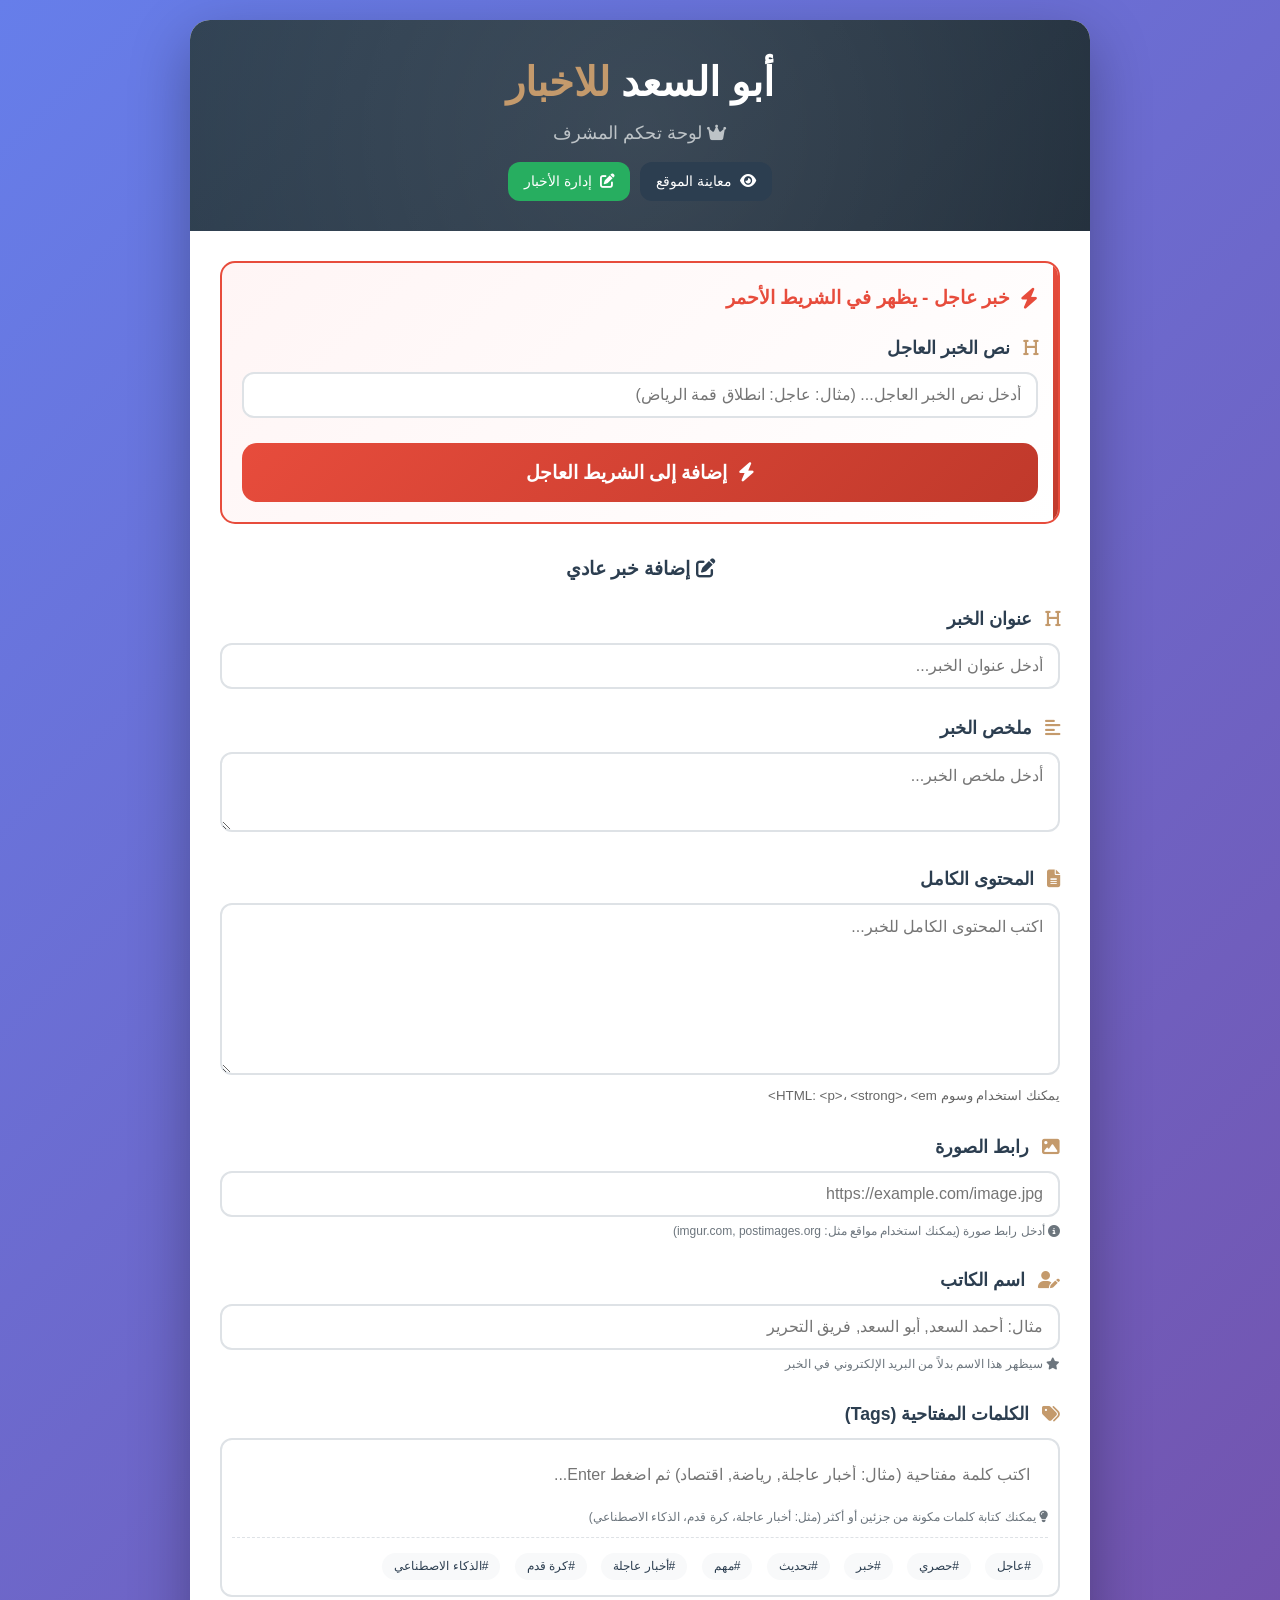
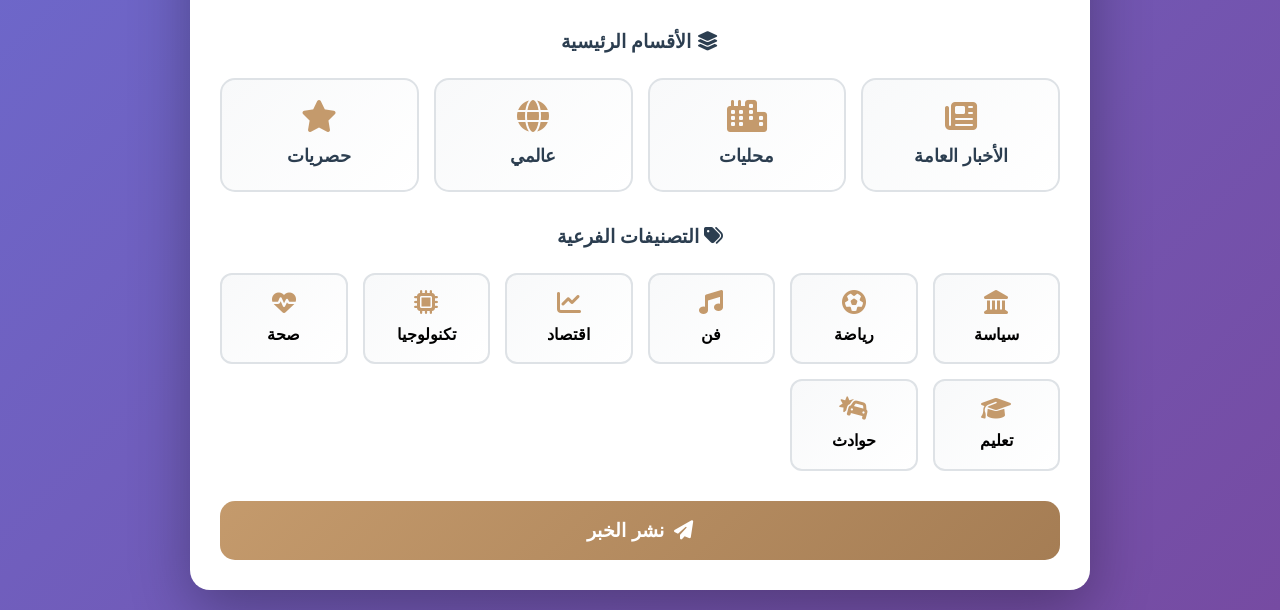
==== commit 3c4a5bb7: "Add files via upload" ====
--- a/admin.html
+++ b/admin.html
@@ -89,6 +89,42 @@
             z-index: 1;
         }
 
+        .btn-group {
+            display: flex;
+            gap: 10px;
+            justify-content: center;
+            margin-top: 15px;
+            position: relative;
+            z-index: 1;
+            flex-wrap: wrap;
+        }
+
+        .preview-link {
+            display: inline-flex;
+            align-items: center;
+            gap: 8px;
+            background: var(--secondary);
+            color: white;
+            text-decoration: none;
+            padding: 8px 16px;
+            border-radius: 12px;
+            font-size: 0.9rem;
+            transition: var(--transition);
+        }
+
+        .preview-link:hover {
+            background: var(--primary);
+            transform: translateY(-2px);
+        }
+
+        .manage-link {
+            background: var(--success);
+        }
+
+        .manage-link:hover {
+            background: #219a52;
+        }
+
         .admin-body {
             padding: 30px;
         }
@@ -519,25 +555,6 @@
             z-index: -1;
         }
 
-        .preview-link {
-            display: inline-flex;
-            align-items: center;
-            gap: 8px;
-            background: var(--secondary);
-            color: white;
-            text-decoration: none;
-            padding: 8px 16px;
-            border-radius: 12px;
-            margin-top: 15px;
-            font-size: 0.9rem;
-            transition: var(--transition);
-        }
-
-        .preview-link:hover {
-            background: var(--primary);
-            transform: translateY(-2px);
-        }
-
         .image-help, .author-hint {
             font-size: 12px;
             color: var(--gray);
@@ -567,6 +584,11 @@
             .tag {
                 font-size: 12px;
                 padding: 4px 10px;
+            }
+            
+            .btn-group {
+                flex-direction: column;
+                align-items: center;
             }
         }
     </style>
@@ -577,9 +599,14 @@
         <div class="admin-header">
             <h1>أبو السعد <span>للاخبار</span></h1>
             <p><i class="fas fa-crown"></i> لوحة تحكم المشرف</p>
-            <a href="index.html" class="preview-link" target="_blank">
-                <i class="fas fa-eye"></i> معاينة الصفحة الرئيسية
-            </a>
+            <div class="btn-group">
+                <a href="index.html" class="preview-link" target="_blank">
+                    <i class="fas fa-eye"></i> معاينة الموقع
+                </a>
+                <a href="manage-news.html" class="preview-link manage-link">
+                    <i class="fas fa-edit"></i> إدارة الأخبار
+                </a>
+            </div>
         </div>
         
         <div class="admin-body">
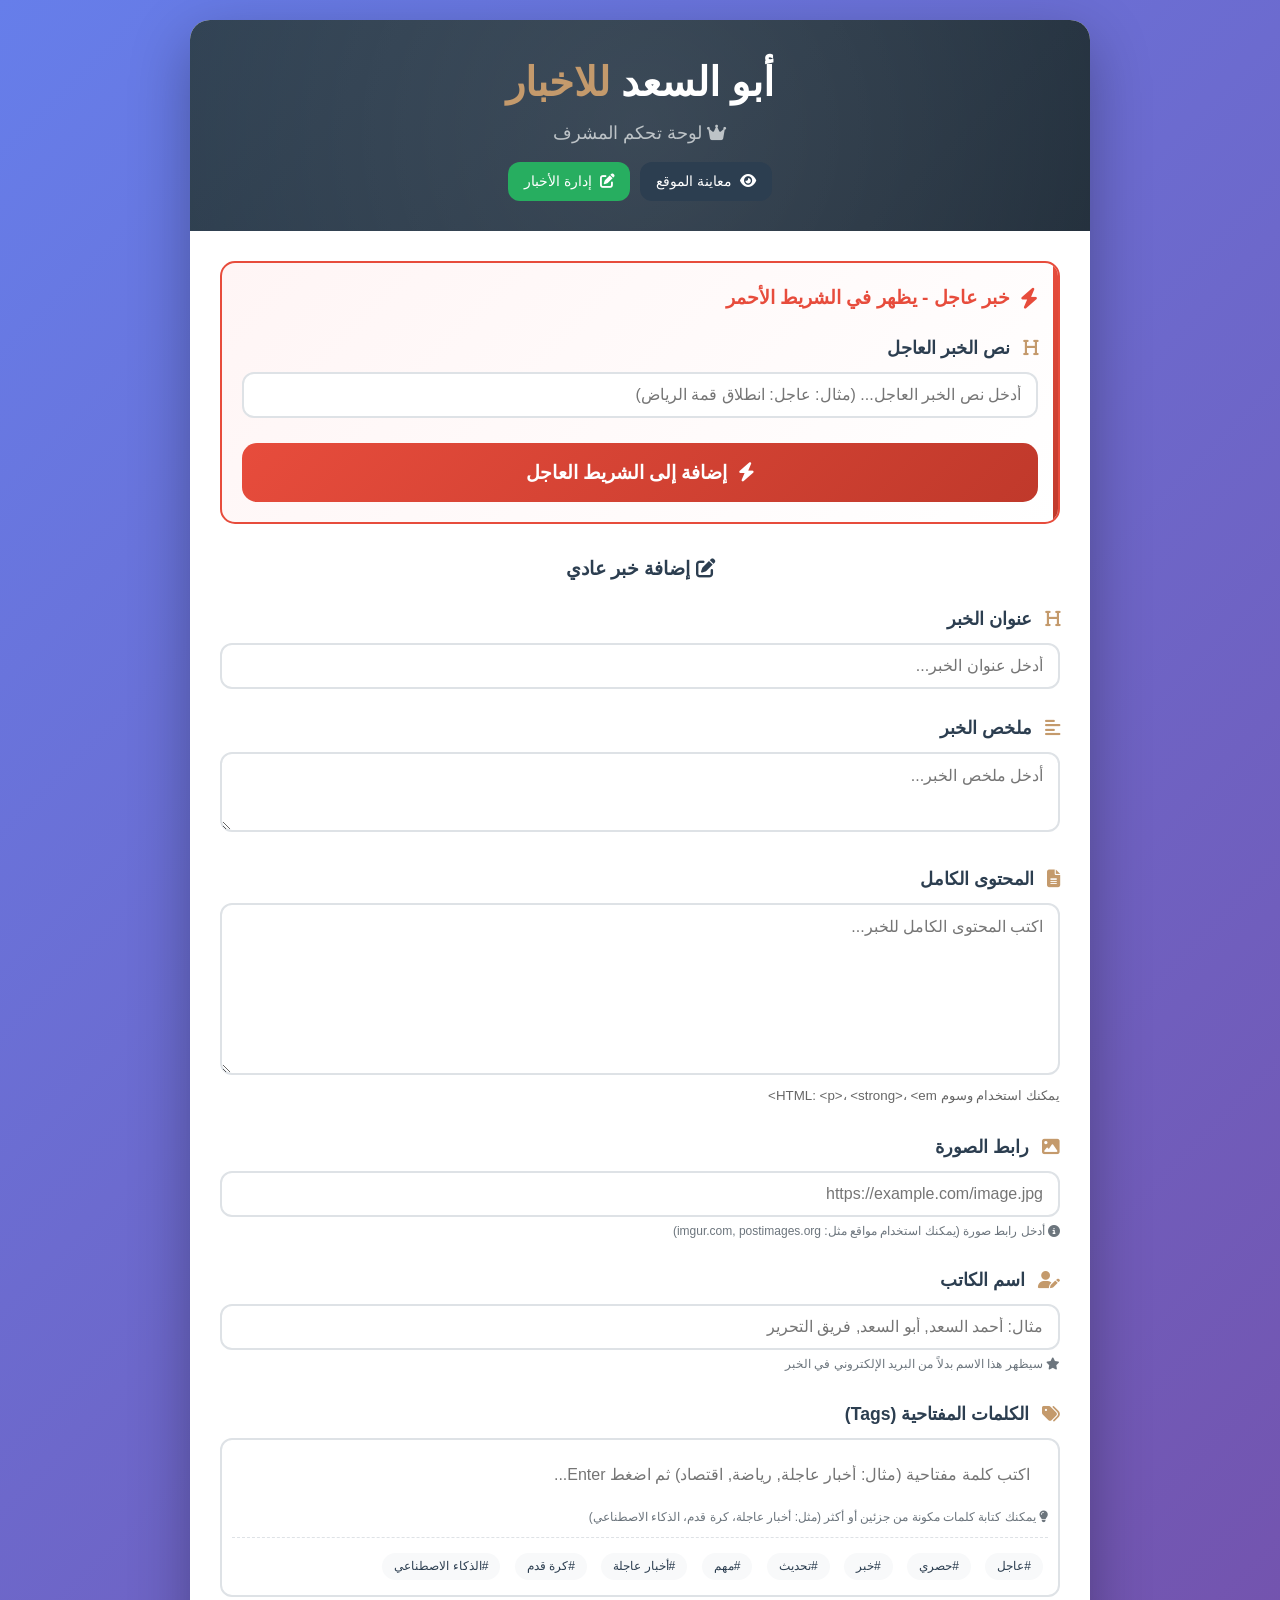
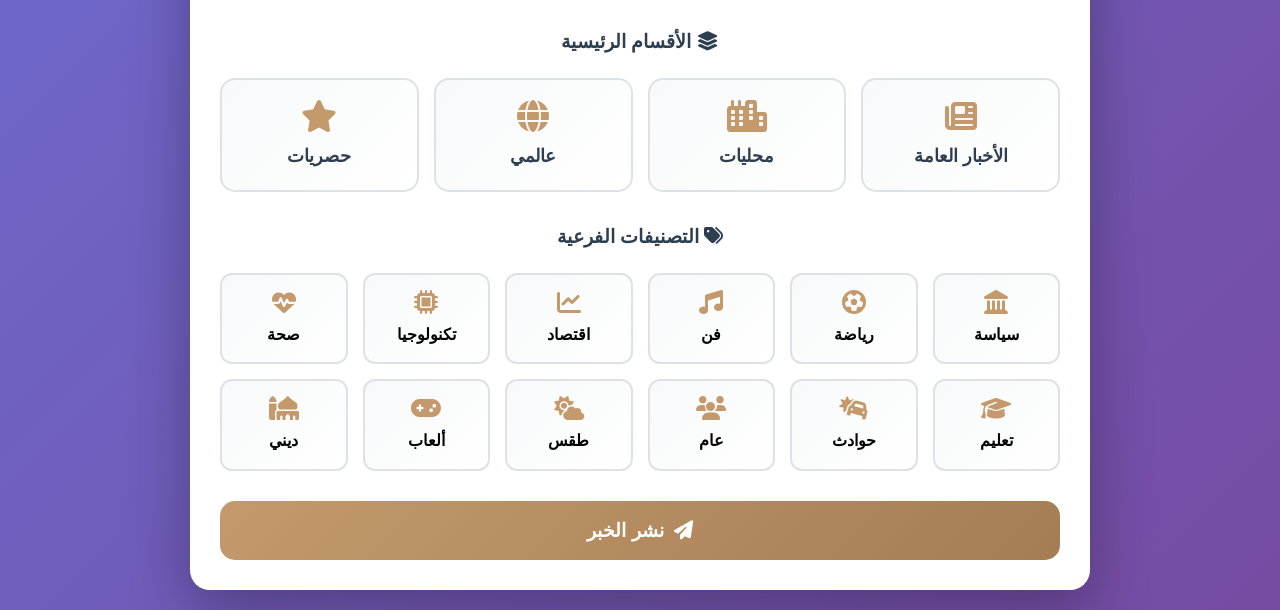
==== commit 210d9f86: "Add files via upload" ====
--- a/admin.html
+++ b/admin.html
@@ -170,7 +170,6 @@
             box-shadow: 0 5px 15px rgba(231, 76, 60, 0.4);
         }
 
-        /* تنسيق قسم الخبر العاجل */
         .breaking-section {
             background: linear-gradient(135deg, #fff5f5, #fff);
             border: 2px solid var(--danger);
@@ -254,7 +253,6 @@
             resize: vertical;
         }
 
-        /* تنسيق الكلمات المفتاحية */
         .tags-container {
             border: 2px solid var(--border);
             border-radius: 12px;
@@ -352,7 +350,6 @@
             transform: translateY(-2px);
         }
 
-        /* معاينة الصورة */
         .image-preview {
             margin-top: 10px;
             padding: 10px;
@@ -530,6 +527,25 @@
             border-right: 4px solid #ffc107;
         }
 
+        .sitemap-link-box {
+            margin-top: 15px;
+            padding: 12px 15px;
+            background: #e8f4f8;
+            border-radius: 12px;
+            border-right: 4px solid var(--primary);
+            font-size: 14px;
+        }
+
+        .sitemap-link-box a {
+            color: var(--primary);
+            font-weight: bold;
+            text-decoration: none;
+        }
+
+        .sitemap-link-box a:hover {
+            text-decoration: underline;
+        }
+
         .section-divider {
             margin: 30px 0 20px;
             position: relative;
@@ -659,7 +675,6 @@
                 <small style="color: #666;">يمكنك استخدام وسوم HTML: &lt;p&gt;، &lt;strong&gt;، &lt;em&gt;</small>
             </div>
             
-            <!-- خانة إضافة رابط الصورة -->
             <div class="form-group">
                 <label><i class="fas fa-image"></i> رابط الصورة</label>
                 <input type="url" id="imageUrl" placeholder="https://example.com/image.jpg" oninput="previewImage()">
@@ -671,7 +686,6 @@
                 </div>
             </div>
 
-            <!-- خانة اسم الكاتب -->
             <div class="form-group">
                 <label><i class="fas fa-user-pen"></i> اسم الكاتب</label>
                 <input type="text" id="authorName" placeholder="مثال: أحمد السعد, أبو السعد, فريق التحرير">
@@ -680,7 +694,6 @@
                 </small>
             </div>
 
-            <!-- نظام الكلمات المفتاحية مع دعم المسافات -->
             <div class="form-group">
                 <label><i class="fas fa-tags"></i> الكلمات المفتاحية (Tags)</label>
                 <div class="tags-container">
@@ -764,6 +777,23 @@
                     <i class="fas fa-car-crash"></i>
                     <span>حوادث</span>
                 </div>
+                <!-- التصنيفات الجديدة -->
+                <div class="category-btn" onclick="selectCategory(this, 'عام')">
+                    <i class="fas fa-users"></i>
+                    <span>عام</span>
+                </div>
+                <div class="category-btn" onclick="selectCategory(this, 'طقس')">
+                    <i class="fas fa-cloud-sun"></i>
+                    <span>طقس</span>
+                </div>
+                <div class="category-btn" onclick="selectCategory(this, 'ألعاب')">
+                    <i class="fas fa-gamepad"></i>
+                    <span>ألعاب</span>
+                </div>
+                <div class="category-btn" onclick="selectCategory(this, 'ديني')">
+                    <i class="fas fa-mosque"></i>
+                    <span>ديني</span>
+                </div>
             </div>
             
             <button class="btn-submit" onclick="publishNews()" id="publishBtn">
@@ -775,13 +805,11 @@
 
     <!-- Firebase SDKs -->
     <script type="module">
-        // Import Firebase modules
         import { initializeApp } from "https://www.gstatic.com/firebasejs/10.8.0/firebase-app.js";
         import { getAnalytics } from "https://www.gstatic.com/firebasejs/10.8.0/firebase-analytics.js";
         import { getAuth, onAuthStateChanged, signOut } from "https://www.gstatic.com/firebasejs/10.8.0/firebase-auth.js";
         import { getFirestore, collection, addDoc, serverTimestamp, doc, setDoc } from "https://www.gstatic.com/firebasejs/10.8.0/firebase-firestore.js";
         
-        // Firebase configuration
         const firebaseConfig = {
             apiKey: "AIzaSyBiLnQKblUsRxmz6rUWAb7RpbFUakeWX_E",
             authDomain: "abu-el-saad-news.firebaseapp.com",
@@ -792,37 +820,30 @@
             measurementId: "G-KZEYXRFQ8Y"
         };
         
-        // Initialize Firebase
         const app = initializeApp(firebaseConfig);
         const analytics = getAnalytics(app);
         const auth = getAuth(app);
         const db = getFirestore(app);
         
-        // Make auth and db available globally
         window.auth = auth;
         window.db = db;
         
-        // ===== المتغيرات العامة =====
         let selectedSection = 'main';
         let selectedCategory = '';
         let currentUser = null;
-        let tagsList = []; // مصفوفة لتخزين الكلمات المفتاحية
-        
-        // ===== التحقق من تسجيل الدخول =====
+        let tagsList = [];
+        
         onAuthStateChanged(auth, (user) => {
             if (user) {
                 currentUser = user;
                 document.getElementById('userInfo').style.display = 'flex';
                 document.getElementById('userEmail').textContent = user.email;
-                console.log('✅ مستخدم مسجل الدخول:', user.email);
                 showMessage(`مرحباً ${user.email}`, 'success');
             } else {
-                console.log('❌ لم يتم تسجيل الدخول، جاري التوجيه إلى login.html');
                 window.location.href = 'login.html';
             }
         });
         
-        // ===== تسجيل الخروج =====
         window.logout = async function() {
             try {
                 await signOut(auth);
@@ -833,7 +854,6 @@
             }
         };
         
-        // ===== نشر خبر عاجل =====
         window.publishBreakingNews = async function() {
             const breakingText = document.getElementById('breakingTextInput').value.trim();
             
@@ -847,17 +867,13 @@
             btn.innerHTML = '<i class="fas fa-spinner fa-spin"></i> جاري الإضافة...';
             
             try {
-                // حفظ الخبر العاجل في مجموعة منفصلة "breaking"
                 await setDoc(doc(db, 'breaking', 'current'), {
                     text: breakingText,
                     createdAt: serverTimestamp(),
                     author: currentUser ? currentUser.email : 'admin'
                 });
                 
-                console.log('✅ تم إضافة الخبر العاجل بنجاح');
                 showMessage(`✅ تم إضافة الخبر العاجل: "${breakingText}"`, 'success');
-                
-                // تفريغ الحقل
                 document.getElementById('breakingTextInput').value = '';
                 
             } catch (error) {
@@ -869,7 +885,6 @@
             }
         };
         
-        // ===== إدارة الكلمات المفتاحية مع دعم المسافات =====
         function updateTagsDisplay() {
             const tagsListDiv = document.getElementById('tagsList');
             tagsListDiv.innerHTML = '';
@@ -884,7 +899,6 @@
             });
         }
         
-        // دالة لحماية النص من الـ XSS
         function escapeHtml(text) {
             const div = document.createElement('div');
             div.textContent = text;
@@ -894,7 +908,6 @@
         window.removeTag = function(index) {
             tagsList.splice(index, 1);
             updateTagsDisplay();
-            console.log('🗑️ تم حذف الكلمة:', index);
             showMessage('تم حذف الكلمة المفتاحية', 'success');
         };
         
@@ -915,13 +928,10 @@
                         tagsList.push(tag);
                         updateTagsDisplay();
                         input.value = '';
-                        console.log('✅ تم إضافة كلمة مفتاحية:', tag);
                         showMessage(`✅ تم إضافة: "${tag}"`, 'success');
                     } else if (tagsList.includes(tag)) {
                         showMessage(`⚠️ الكلمة "${tag}" موجودة بالفعل`, 'warning');
                         input.value = '';
-                    } else if (!tag) {
-                        showMessage('⚠️ الرجاء إدخال كلمة صحيحة', 'warning');
                     }
                 }
             }
@@ -931,14 +941,12 @@
             if (!tagsList.includes(tag)) {
                 tagsList.push(tag);
                 updateTagsDisplay();
-                console.log('✅ تم إضافة كلمة مقترحة:', tag);
                 showMessage(`✅ تم إضافة: "${tag}"`, 'success');
             } else {
                 showMessage(`⚠️ الكلمة "${tag}" موجودة بالفعل`, 'warning');
             }
         };
         
-        // ===== معاينة الصورة =====
         window.previewImage = function() {
             const imageUrl = document.getElementById('imageUrl').value.trim();
             const previewDiv = document.getElementById('imagePreview');
@@ -957,41 +965,37 @@
             }
         };
         
-        // ===== اختيار القسم الرئيسي =====
         window.selectSection = function(element, section) {
             document.querySelectorAll('.section-card').forEach(btn => {
                 btn.classList.remove('active');
             });
             element.classList.add('active');
             selectedSection = section;
-            console.log('✅ تم اختيار القسم:', section);
             showMessage(`تم اختيار قسم: ${element.querySelector('span').innerText}`, 'success');
         };
         
-        // ===== اختيار التصنيف الفرعي =====
         window.selectCategory = function(element, category) {
             document.querySelectorAll('.category-btn').forEach(btn => {
                 btn.classList.remove('active');
             });
             element.classList.add('active');
             selectedCategory = category;
-            console.log('✅ تم اختيار التصنيف:', category);
             showMessage(`تم اختيار تصنيف: ${category}`, 'success');
         };
         
-        // ===== عرض الرسائل =====
         function showMessage(text, type) {
             const msg = document.getElementById('message');
             msg.className = `message ${type}`;
             msg.innerHTML = text;
             msg.style.display = 'block';
-            setTimeout(() => msg.style.display = 'none', 5000);
-        }
-        
-        // ===== نشر الخبر =====
+            // إزالة أي محتوى إضافي بعد 10 ثواني
+            setTimeout(() => {
+                msg.style.display = 'none';
+                msg.innerHTML = '';
+            }, 10000);
+        }
+        
         window.publishNews = async function() {
-            console.log("🟢 تم الضغط على زر النشر");
-            
             const title = document.getElementById('title').value.trim();
             const excerpt = document.getElementById('excerpt').value.trim();
             const content = document.getElementById('content').value.trim();
@@ -1043,9 +1047,33 @@
                     published: true
                 });
                 
-                console.log('✅ تم نشر الخبر بنجاح، ID:', docRef.id);
+                // رسالة النجاح
                 showMessage(`✅ تم نشر الخبر "${title}" بنجاح مع ${tagsList.length} كلمة مفتاحية!`, 'success');
                 
+                // ========== كود تحديث Sitemap التلقائي (نسخة الرابط المباشر) ==========
+                setTimeout(() => {
+                    const msgDiv = document.getElementById('message');
+                    const sitemapBox = document.createElement('div');
+                    sitemapBox.className = 'sitemap-link-box';
+                    sitemapBox.innerHTML = `
+                        <i class="fas fa-map" style="color: var(--primary); margin-left: 8px;"></i>
+                        <strong>🗺️ تحديث Sitemap:</strong><br>
+                        <a href="https://ahmedrashadali7-sketch.github.io/abu_elsaad_news/sitemap-generator.html" target="_blank">
+                            🔗 اضغط هنا لإنشاء Sitemap جديد
+                        </a>
+                        <br>
+                        <small style="color: #666;">⚠️ بعد التحميل، قم برفع ملف sitemap.xml إلى مجلد موقعك</small>
+                    `;
+                    msgDiv.appendChild(sitemapBox);
+                    
+                    // إزالة الرابط بعد 30 ثانية
+                    setTimeout(() => {
+                        if(sitemapBox.parentNode) sitemapBox.remove();
+                    }, 30000);
+                }, 500);
+                // ========== نهاية كود Sitemap ==========
+                
+                // تفريغ الحقول
                 document.getElementById('title').value = '';
                 document.getElementById('excerpt').value = '';
                 document.getElementById('content').value = '';
@@ -1067,16 +1095,6 @@
                 selectedSection = 'main';
                 selectedCategory = '';
                 
-                const msgDiv = document.getElementById('message');
-                const viewLink = document.createElement('div');
-                viewLink.style.marginTop = '10px';
-                viewLink.innerHTML = '<a href="index.html" target="_blank" style="color: #155724; text-decoration: underline; font-weight: bold;"><i class="fas fa-external-link-alt"></i> عرض الخبر في الصفحة الرئيسية</a>';
-                msgDiv.appendChild(viewLink);
-                
-                setTimeout(() => {
-                    if(viewLink.parentNode) viewLink.remove();
-                }, 8000);
-                
             } catch (error) {
                 console.error('❌ خطأ أثناء نشر الخبر:', error);
                 showMessage(`❌ فشل النشر: ${error.message}`, 'error');
@@ -1086,10 +1104,7 @@
             }
         };
         
-        // ===== إضافة خاصية Ctrl+Enter للنشر =====
         document.addEventListener('DOMContentLoaded', function() {
-            console.log("🟢 تم تحميل لوحة التحكم بنجاح");
-            
             const textareas = ['title', 'excerpt', 'content', 'breakingTextInput'];
             textareas.forEach(id => {
                 const el = document.getElementById(id);
@@ -1107,17 +1122,6 @@
                 }
             });
         });
-        
-        // Export functions to global scope
-        window.selectSection = selectSection;
-        window.selectCategory = selectCategory;
-        window.publishNews = publishNews;
-        window.publishBreakingNews = publishBreakingNews;
-        window.logout = logout;
-        window.previewImage = previewImage;
-        window.removeTag = removeTag;
-        window.handleTagInput = handleTagInput;
-        window.addSuggestedTag = addSuggestedTag;
     </script>
 </body>
 </html>
